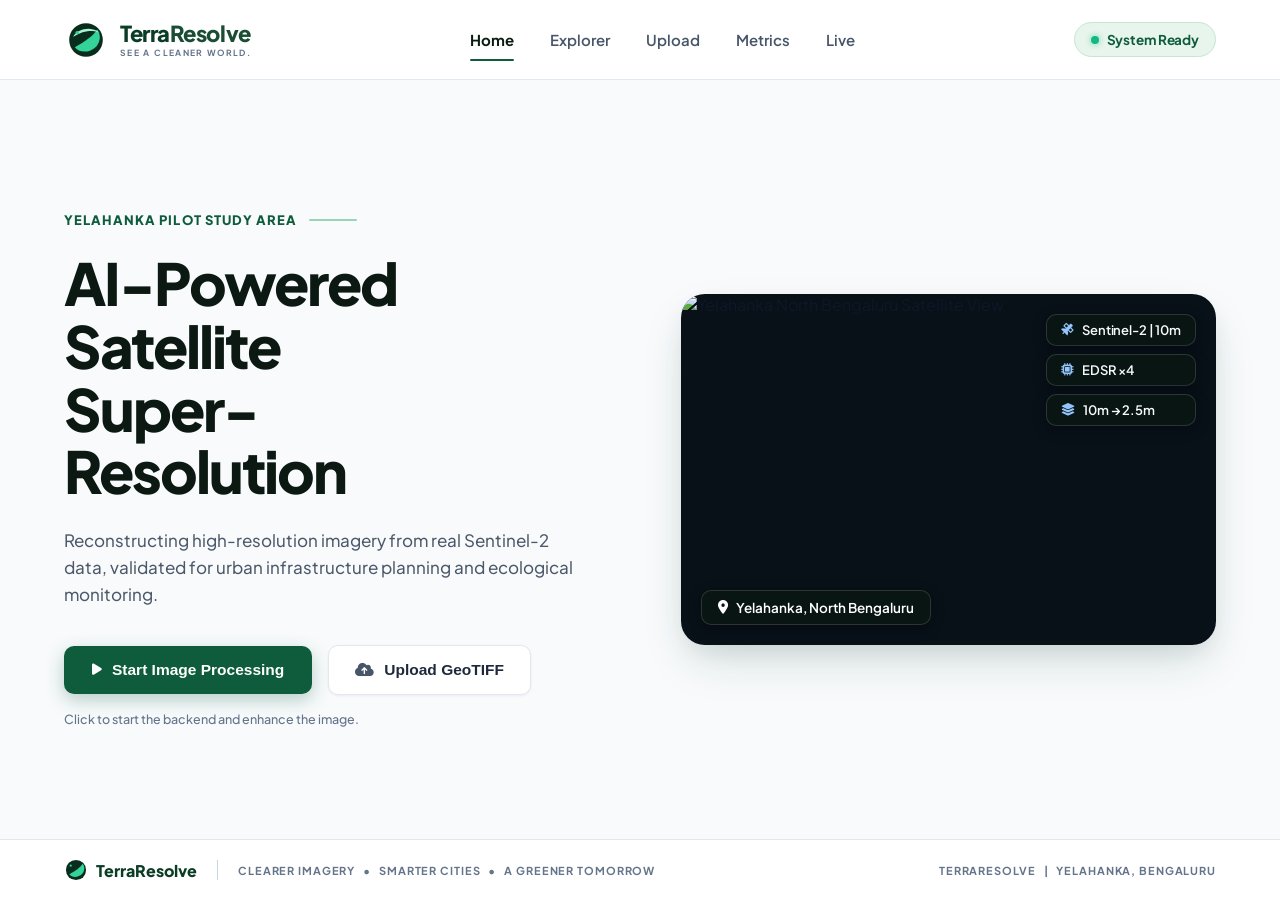
==== frontend/index.html @ 3307befa "feat(ui): add new TerraResolve landing page UI/UX, styles, and assets" ====
<!doctype html>
<html lang="en">
<head>
  <meta charset="utf-8" />
  <meta name="viewport" content="width=device-width, initial-scale=1.0" />
  <title>TerraResolve — AI-Powered Satellite Super-Resolution</title>
  
  <!-- Google Fonts & FontAwesome -->
  <link rel="stylesheet" href="https://cdnjs.cloudflare.com/ajax/libs/font-awesome/6.4.0/css/all.min.css" />
  
  <!-- Leaflet & Comparison CSS for Explorer Mode -->
  <link rel="stylesheet" href="https://unpkg.com/leaflet@1.9.4/dist/leaflet.css" />
  <link rel="stylesheet" href="https://unpkg.com/leaflet-side-by-side@2.2.0/index.css" />
  
  <!-- TerraResolve Design System -->
  <link rel="stylesheet" href="styles.css" />
</head>
<body>

  <!-- Top Navigation Bar -->
  <header class="navbar">
    <a href="#" class="logo-container">
      <div class="logo-symbol">
        <svg width="40" height="40" viewBox="0 0 100 100" fill="none" xmlns="http://www.w3.org/2000/svg">
          <!-- Outer circular dark green sphere -->
          <circle cx="50" cy="50" r="42" fill="#092d1c" />
          <!-- Light emerald swoosh / atmospheric ring -->
          <path d="M22 68C32 82 58 84 76 66C86 54 88 38 78 24C68 40 48 54 22 68Z" fill="#34d399" />
          <!-- Teal orbital curve -->
          <path d="M18 42C24 30 40 22 56 22C74 22 84 32 84 32C84 32 72 26 54 28C36 30 22 40 18 42Z" fill="#a7f3d0" />
          <!-- Small core orbital satellite dot -->
          <circle cx="28" cy="32" r="4.5" fill="#34d399" />
        </svg>
      </div>
      <div class="logo-text-group">
        <div class="logo-title">Terra<span>Resolve</span></div>
        <div class="logo-tagline">SEE A CLEANER WORLD.</div>
      </div>
    </a>

    <!-- Nav Links -->
    <ul class="nav-links">
      <li><a class="nav-link active" href="#" id="navHome">Home</a></li>
      <li><a class="nav-link" href="#" id="navExplorer">Explorer</a></li>
      <li><a class="nav-link" href="#" id="navUpload">Upload</a></li>
      <li><a class="nav-link" href="#" id="navMetrics">Metrics</a></li>
      <li><a class="nav-link" href="#" id="navLive">Live</a></li>
    </ul>

    <!-- System Status Pill -->
    <div class="status-pill">
      <span class="status-dot"></span>
      <span id="systemStatusText">System Ready</span>
    </div>
  </header>

  <!-- Main Hero Section -->
  <main class="hero-wrapper">
    <!-- Left Column: Content -->
    <div class="hero-content">
      <div class="pre-heading-badge">
        <span class="pre-heading-text">Yelahanka Pilot Study Area</span>
        <div class="pre-heading-line"></div>
      </div>

      <h1 class="hero-title">
        AI-Powered<br>Satellite<br>Super-<br>Resolution
      </h1>

      <p class="hero-subtitle">
        Reconstructing high-resolution imagery from real Sentinel-2 data, validated for urban infrastructure planning and ecological monitoring.
      </p>

      <div class="cta-group">
        <button class="btn-start" id="btnStartProcessing">
          <i class="fa-solid fa-play" style="font-size: 13px;"></i>
          <span>Start Image Processing</span>
        </button>

        <button class="btn-upload" id="btnUploadGeoTIFF">
          <i class="fa-solid fa-cloud-arrow-up" style="font-size: 15px; color: #475569;"></i>
          <span>Upload GeoTIFF</span>
        </button>
      </div>

      <div class="cta-hint">
        Click to start the backend and enhance the image.
      </div>
    </div>

    <!-- Right Column: Hero Visual Card -->
    <div class="hero-visual-container">
      <div class="hero-image-card">
        <img 
          src="assets/yelahanka_satellite_hero.jpg" 
          alt="Yelahanka North Bengaluru Satellite View" 
          class="hero-img"
        />

        <!-- Top-Right Floating Badges Stack -->
        <div class="floating-badges-stack">
          <div class="dark-chip">
            <i class="fa-solid fa-satellite"></i>
            <span>Sentinel-2 | 10m</span>
          </div>
          <div class="dark-chip">
            <i class="fa-solid fa-microchip"></i>
            <span>EDSR ×4</span>
          </div>
          <div class="dark-chip">
            <i class="fa-solid fa-layer-group"></i>
            <span>10m → 2.5m</span>
          </div>
        </div>

        <!-- Bottom-Left Location Chip -->
        <div class="location-chip">
          <i class="fa-solid fa-location-dot"></i>
          <span>Yelahanka, North Bengaluru</span>
        </div>
      </div>
    </div>
  </main>

  <!-- Footer Bar -->
  <footer class="footer-bar">
    <div class="footer-left">
      <div class="footer-logo">
        <svg width="24" height="24" viewBox="0 0 100 100" fill="none">
          <circle cx="50" cy="50" r="42" fill="#092d1c" />
          <path d="M22 68C32 82 58 84 76 66C86 54 88 38 78 24C68 40 48 54 22 68Z" fill="#34d399" />
          <circle cx="28" cy="32" r="4.5" fill="#34d399" />
        </svg>
        <span class="footer-logo-title">TerraResolve</span>
      </div>
      <div class="footer-divider"></div>
      <div class="footer-slogans">
        <span>Clearer Imagery</span>
        <span>•</span>
        <span>Smarter Cities</span>
        <span>•</span>
        <span>A Greener Tomorrow</span>
      </div>
    </div>

    <div class="footer-right">
      <span>TERRARESOLVE</span>
      <span>|</span>
      <span>YELAHANKA, BENGALURU</span>
    </div>
  </footer>

  <!-- Explorer & Interactive Super-Resolution Modal -->
  <div class="modal-overlay" id="explorerModal">
    <div class="modal-container">
      <div class="modal-header">
        <div style="display: flex; align-items: center; gap: 12px;">
          <h3 style="font-size: 16px; font-weight: 700; color: #0f172a;">
            <i class="fa-solid fa-satellite" style="color: var(--brand-green-primary); margin-right: 6px;"></i>
            TerraResolve Interactive Split Viewer
          </h3>
          <span style="background: #e8f5ec; color: #0e5c3c; font-size: 11px; font-weight: 700; padding: 3px 8px; border-radius: 6px;">
            Live 4x Super-Resolution
          </span>
        </div>

        <div style="display: flex; align-items: center; gap: 12px;">
          <select id="modalTileSelect" style="padding: 6px 12px; border-radius: 8px; border: 1px solid #cbd5e1; font-size: 13px;">
            <option value="yelahanka">Scene: Yelahanka, Bengaluru (Active)</option>
          </select>
          <button id="closeModalBtn" style="background: none; border: none; font-size: 18px; cursor: pointer; color: #64748b; padding: 4px 8px;">
            <i class="fa-solid fa-xmark"></i>
          </button>
        </div>
      </div>
      <div class="modal-body">
        <div id="modalMap" style="width: 100%; height: 100%;"></div>
      </div>
    </div>
  </div>

  <!-- Scripts -->
  <script src="https://unpkg.com/leaflet@1.9.4/dist/leaflet.js"></script>
  <script src="https://unpkg.com/leaflet-side-by-side@2.2.0/leaflet-side-by-side.js"></script>
  <script src="app.js"></script>
</body>
</html>
---- frontend/styles.css ----
/* =============================================================================
   TERRARESOLVE — NEW UI/UX DESIGN SYSTEM
   Clean, Premium Earth Observation & Satellite Super-Resolution Experience
   ============================================================================= */

@import url('https://fonts.googleapis.com/css2?family=Plus+Jakarta+Sans:wght@300;400;500;600;700;800&family=Space+Grotesk:wght@500;600;700&family=JetBrains+Mono:wght@400;500;600&display=swap');

:root {
  /* Brand Green Palette */
  --brand-green-primary: #0e5c3c;
  --brand-green-dark: #09402a;
  --brand-green-hover: #0a4d32;
  --brand-green-light: #e8f5ec;
  --brand-green-accent: #2e8b57;
  --brand-green-glow: rgba(14, 92, 60, 0.25);
  
  /* Neutral Palette */
  --bg-page: #f8fafc;
  --bg-page-gradient: linear-gradient(180deg, #f8fbf9 0%, #f1f5f9 100%);
  --bg-card: #ffffff;
  --bg-surface: #ffffff;
  
  /* Text Colors */
  --text-dark: #0f172a;
  --text-heading: #091e13;
  --text-body: #475569;
  --text-muted: #64748b;
  --text-light: #94a3b8;
  
  /* Borders & Dividers */
  --border-subtle: #e2e8f0;
  --border-green: #c6e6d4;
  
  /* Glassmorphism Overlays */
  --glass-dark-pill: rgba(9, 24, 18, 0.78);
  --glass-dark-border: rgba(255, 255, 255, 0.14);
  
  /* Shadows */
  --shadow-sm: 0 1px 3px rgba(0,0,0,0.06);
  --shadow-md: 0 4px 16px rgba(15, 23, 42, 0.08);
  --shadow-lg: 0 16px 40px rgba(15, 23, 42, 0.12);
  --shadow-hero-card: 0 20px 48px -10px rgba(9, 64, 42, 0.18), 0 10px 24px -5px rgba(15, 23, 42, 0.08);

  /* Typography */
  --font-main: 'Plus Jakarta Sans', -apple-system, BlinkMacSystemFont, sans-serif;
  --font-heading: 'Plus Jakarta Sans', sans-serif;
  --font-mono: 'JetBrains Mono', monospace;

  /* Transitions */
  --transition: all 0.25s cubic-bezier(0.16, 1, 0.3, 1);
}

*, *::before, *::after {
  box-sizing: border-box;
  margin: 0;
  padding: 0;
}

html, body {
  min-height: 100vh;
  width: 100%;
  font-family: var(--font-main);
  background: var(--bg-page);
  color: var(--text-dark);
  -webkit-font-smoothing: antialiased;
  -moz-osx-font-smoothing: grayscale;
  display: flex;
  flex-direction: column;
}

/* -----------------------------------------------------------------------------
   NAVBAR / HEADER
   ----------------------------------------------------------------------------- */
.navbar {
  width: 100%;
  height: 80px;
  display: flex;
  align-items: center;
  justify-content: space-between;
  padding: 0 64px;
  background: #ffffff;
  border-bottom: 1px solid var(--border-subtle);
  position: sticky;
  top: 0;
  z-index: 100;
}

/* Logo */
.logo-container {
  display: flex;
  align-items: center;
  gap: 12px;
  text-decoration: none;
  color: inherit;
}

.logo-symbol {
  width: 44px;
  height: 44px;
  display: flex;
  align-items: center;
  justify-content: center;
}

.logo-text-group {
  display: flex;
  flex-direction: column;
}

.logo-title {
  font-size: 22px;
  font-weight: 800;
  letter-spacing: -0.02em;
  color: #0b3d26;
  line-height: 1.1;
}

.logo-title span {
  color: #1b4d35;
}

.logo-tagline {
  font-size: 8.5px;
  font-weight: 700;
  letter-spacing: 0.16em;
  color: #64748b;
  text-transform: uppercase;
  margin-top: 2px;
}

/* Navigation Links */
.nav-links {
  display: flex;
  align-items: center;
  gap: 36px;
  list-style: none;
}

.nav-link {
  font-size: 15px;
  font-weight: 600;
  color: #475569;
  text-decoration: none;
  padding: 8px 0;
  position: relative;
  transition: var(--transition);
  cursor: pointer;
}

.nav-link:hover {
  color: #0b3d26;
}

.nav-link.active {
  color: #091e13;
  font-weight: 700;
}

.nav-link.active::after {
  content: "";
  position: absolute;
  bottom: -4px;
  left: 0;
  right: 0;
  height: 2.5px;
  background-color: var(--brand-green-primary);
  border-radius: 4px;
}

/* Status Pill */
.status-pill {
  display: flex;
  align-items: center;
  gap: 8px;
  background: var(--brand-green-light);
  color: var(--brand-green-primary);
  border: 1px solid var(--border-green);
  padding: 8px 16px;
  border-radius: 9999px;
  font-size: 13.5px;
  font-weight: 700;
  letter-spacing: -0.01em;
}

.status-dot {
  width: 8px;
  height: 8px;
  border-radius: 50%;
  background-color: #10b981;
  box-shadow: 0 0 6px rgba(16, 185, 129, 0.6);
  animation: pulseDot 2s infinite ease-in-out;
}

@keyframes pulseDot {
  0%, 100% { transform: scale(1); opacity: 0.9; }
  50% { transform: scale(1.3); opacity: 1; }
}

/* -----------------------------------------------------------------------------
   HERO SECTION
   ----------------------------------------------------------------------------- */
.hero-wrapper {
  flex: 1;
  max-width: 1440px;
  width: 100%;
  margin: 0 auto;
  padding: 60px 64px 40px;
  display: grid;
  grid-template-columns: 1.05fr 1fr;
  align-items: center;
  gap: 56px;
}

/* Left Content Column */
.hero-content {
  display: flex;
  flex-direction: column;
}

.pre-heading-badge {
  display: flex;
  align-items: center;
  gap: 12px;
  margin-bottom: 24px;
}

.pre-heading-text {
  font-size: 13px;
  font-weight: 800;
  letter-spacing: 0.08em;
  color: var(--brand-green-primary);
  text-transform: uppercase;
}

.pre-heading-line {
  width: 48px;
  height: 2px;
  background-color: #99d5b4;
  border-radius: 2px;
}

.hero-title {
  font-size: 58px;
  font-weight: 800;
  line-height: 1.08;
  letter-spacing: -0.035em;
  color: #0b1912;
  margin-bottom: 24px;
}

.hero-subtitle {
  font-size: 17px;
  line-height: 1.6;
  color: #4b5869;
  font-weight: 450;
  max-width: 530px;
  margin-bottom: 36px;
}

/* CTA Buttons */
.cta-group {
  display: flex;
  align-items: center;
  gap: 16px;
  margin-bottom: 16px;
}

.btn-start {
  display: inline-flex;
  align-items: center;
  gap: 10px;
  background-color: var(--brand-green-primary);
  color: #ffffff;
  padding: 15px 28px;
  font-size: 15.5px;
  font-weight: 700;
  border-radius: 10px;
  text-decoration: none;
  border: none;
  cursor: pointer;
  box-shadow: 0 6px 18px rgba(14, 92, 60, 0.28);
  transition: var(--transition);
}

.btn-start:hover {
  background-color: var(--brand-green-dark);
  transform: translateY(-2px);
  box-shadow: 0 10px 24px rgba(14, 92, 60, 0.35);
}

.btn-start:active {
  transform: translateY(0);
}

.btn-upload {
  display: inline-flex;
  align-items: center;
  gap: 10px;
  background-color: #ffffff;
  color: #1e293b;
  padding: 15px 26px;
  font-size: 15.5px;
  font-weight: 700;
  border-radius: 10px;
  text-decoration: none;
  border: 1.5px solid var(--border-subtle);
  cursor: pointer;
  box-shadow: var(--shadow-sm);
  transition: var(--transition);
}

.btn-upload:hover {
  border-color: #cbd5e1;
  background-color: #f8fafc;
  transform: translateY(-2px);
  box-shadow: var(--shadow-md);
}

.cta-hint {
  font-size: 12.5px;
  color: var(--text-muted);
  font-weight: 500;
}

/* -----------------------------------------------------------------------------
   RIGHT COLUMN: HERO IMAGE CARD & FLOATING CHIPS
   ----------------------------------------------------------------------------- */
.hero-visual-container {
  position: relative;
  width: 100%;
}

.hero-image-card {
  position: relative;
  width: 100%;
  aspect-ratio: 16 / 10.5;
  border-radius: 24px;
  overflow: hidden;
  box-shadow: var(--shadow-hero-card);
  background: #081018;
}

.hero-img {
  width: 100%;
  height: 100%;
  object-fit: cover;
  display: block;
  transition: transform 0.8s cubic-bezier(0.16, 1, 0.3, 1);
}

.hero-image-card:hover .hero-img {
  transform: scale(1.03);
}

/* Floating Badges (Top-Right) */
.floating-badges-stack {
  position: absolute;
  top: 20px;
  right: 20px;
  display: flex;
  flex-direction: column;
  gap: 8px;
  z-index: 10;
}

.dark-chip {
  display: inline-flex;
  align-items: center;
  gap: 8px;
  background: var(--glass-dark-pill);
  backdrop-filter: blur(12px);
  -webkit-backdrop-filter: blur(12px);
  border: 1px solid var(--glass-dark-border);
  color: #f8fafc;
  padding: 7px 14px;
  border-radius: 10px;
  font-size: 13px;
  font-weight: 600;
  letter-spacing: -0.01em;
  box-shadow: 0 4px 14px rgba(0,0,0,0.3);
}

.dark-chip i {
  color: #93c5fd;
  font-size: 12.5px;
}

/* Floating Location (Bottom-Left) */
.location-chip {
  position: absolute;
  bottom: 20px;
  left: 20px;
  display: inline-flex;
  align-items: center;
  gap: 8px;
  background: var(--glass-dark-pill);
  backdrop-filter: blur(12px);
  -webkit-backdrop-filter: blur(12px);
  border: 1px solid var(--glass-dark-border);
  color: #ffffff;
  padding: 8px 16px;
  border-radius: 10px;
  font-size: 13.5px;
  font-weight: 600;
  box-shadow: 0 4px 14px rgba(0,0,0,0.3);
  z-index: 10;
}

.location-chip i {
  color: #ffffff;
}

/* -----------------------------------------------------------------------------
   FOOTER BAR
   ----------------------------------------------------------------------------- */
.footer-bar {
  width: 100%;
  background: #ffffff;
  border-top: 1px solid var(--border-subtle);
  padding: 18px 64px;
  display: flex;
  align-items: center;
  justify-content: space-between;
  margin-top: auto;
}

.footer-left {
  display: flex;
  align-items: center;
  gap: 20px;
}

.footer-logo {
  display: flex;
  align-items: center;
  gap: 8px;
  text-decoration: none;
}

.footer-logo-title {
  font-size: 16px;
  font-weight: 800;
  color: #0b3d26;
}

.footer-divider {
  width: 1px;
  height: 20px;
  background-color: #cbd5e1;
}

.footer-slogans {
  font-size: 11px;
  font-weight: 700;
  letter-spacing: 0.08em;
  color: #64748b;
  text-transform: uppercase;
  display: flex;
  align-items: center;
  gap: 8px;
}

.footer-right {
  font-size: 11px;
  font-weight: 700;
  letter-spacing: 0.08em;
  color: #64748b;
  text-transform: uppercase;
  display: flex;
  align-items: center;
  gap: 8px;
}

/* -----------------------------------------------------------------------------
   INTERACTIVE VIEWER / EXPLORER MODAL & SECTIONS
   ----------------------------------------------------------------------------- */
.modal-overlay {
  display: none;
  position: fixed;
  inset: 0;
  background: rgba(5, 12, 8, 0.75);
  backdrop-filter: blur(10px);
  z-index: 1000;
  align-items: center;
  justify-content: center;
  padding: 24px;
}

.modal-overlay.active {
  display: flex;
}

.modal-container {
  background: #ffffff;
  border-radius: 20px;
  width: 100%;
  max-width: 1200px;
  height: 85vh;
  display: flex;
  flex-direction: column;
  overflow: hidden;
  box-shadow: var(--shadow-lg);
}

.modal-header {
  padding: 16px 24px;
  border-bottom: 1px solid var(--border-subtle);
  display: flex;
  align-items: center;
  justify-content: space-between;
}

.modal-body {
  flex: 1;
  position: relative;
}

/* Responsive adjustments */
@media (max-width: 1100px) {
  .navbar, .footer-bar, .hero-wrapper {
    padding-left: 28px;
    padding-right: 28px;
  }
  .hero-wrapper {
    grid-template-columns: 1fr;
    gap: 40px;
    padding-top: 36px;
  }
  .hero-title {
    font-size: 42px;
  }
}
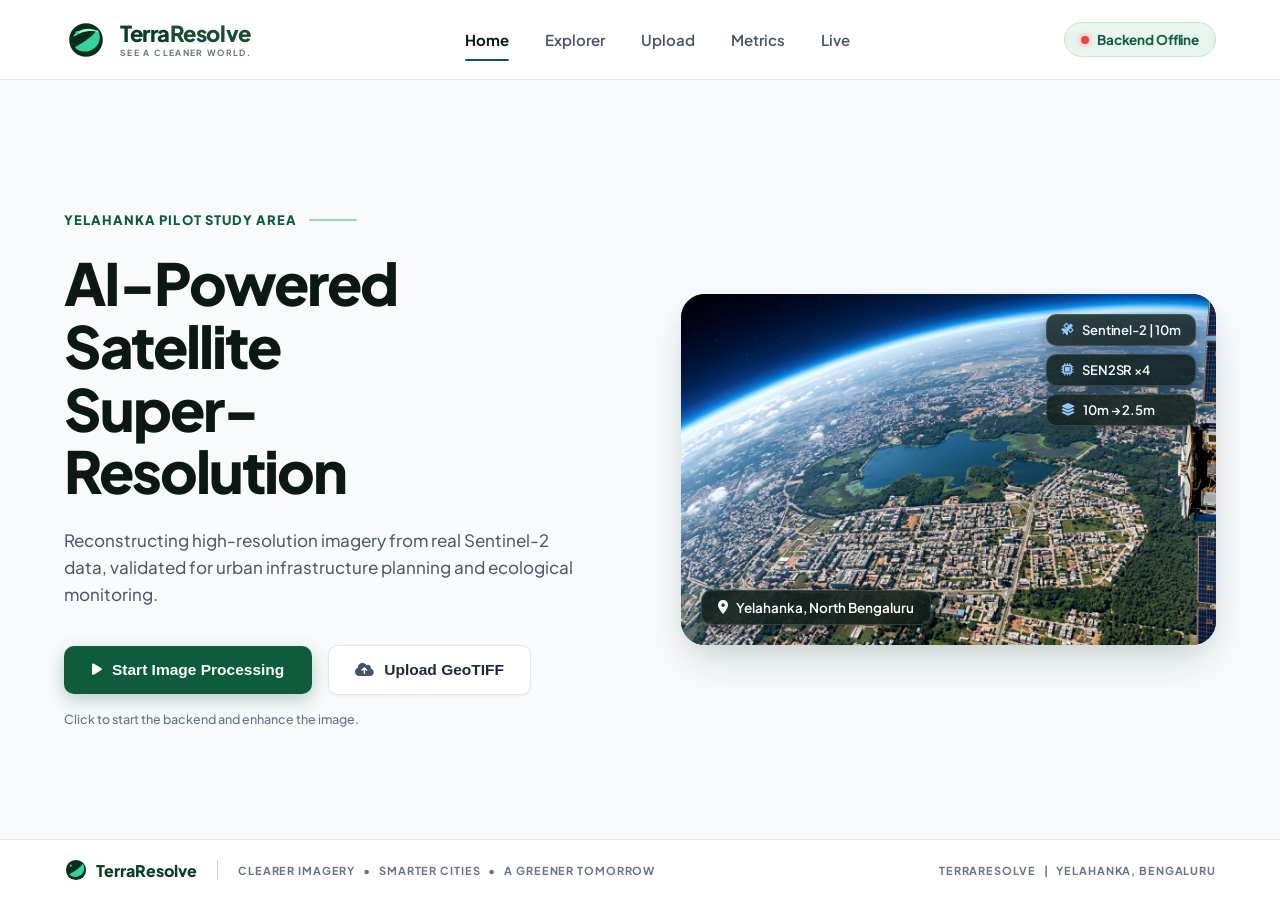
==== commit 2f873caa: "feat: add downstream NDWI water analysis, API endpoints, and viewer panel" ====
--- a/frontend/index.html
+++ b/frontend/index.html
@@ -165,6 +165,9 @@
         </div>
 
         <div style="display: flex; align-items: center; gap: 12px;">
+          <button id="btnToggleDownstream" class="btn-downstream-toggle">
+            <i class="fa-solid fa-water"></i> Downstream NDWI
+          </button>
           <select id="modalTileSelect" style="padding: 6px 12px; border-radius: 8px; border: 1px solid #cbd5e1; font-size: 13px;">
             <option value="yelahanka">Scene: Yelahanka, Bengaluru (Active)</option>
           </select>
@@ -175,7 +178,71 @@
       </div>
       <div class="modal-body">
         <div id="modalMap" style="width: 100%; height: 100%;"></div>
-      </div>
+
+        <!-- Downstream Water Analysis Side Panel / Drawer -->
+        <div id="downstreamPanel" class="downstream-panel">
+          <div class="downstream-panel-header">
+            <div style="display: flex; align-items: center; gap: 8px;">
+              <i class="fa-solid fa-water" style="color: #0284c7;"></i>
+              <h4 style="margin: 0; font-size: 15px; font-weight: 700; color: #0f172a;">NDWI Water Delineation</h4>
+            </div>
+            <button id="btnCloseDownstreamPanel" style="background: none; border: none; font-size: 16px; cursor: pointer; color: #64748b;">
+              <i class="fa-solid fa-xmark"></i>
+            </button>
+          </div>
+
+          <div class="downstream-panel-body">
+            <!-- Honesty Framing Callout -->
+            <div class="downstream-honesty-banner">
+              <i class="fa-solid fa-circle-info" style="color: #0369a1; font-size: 15px; flex-shrink: 0; margin-top: 2px;"></i>
+              <div>
+                <strong>Scientific Methodology:</strong>
+                <span>This measures boundary-delineation precision at 4x higher pixel density (10m &rarr; 2.5m), not new spectral information. Super-resolution resolves mixed-pixel boundaries along land-water interfaces.</span>
+              </div>
+            </div>
+
+            <!-- Metric Comparison Cards -->
+            <div class="downstream-metrics-grid">
+              <div class="downstream-metric-card">
+                <div class="metric-label">Sentinel-2 (10m) Water Area</div>
+                <div class="metric-value" id="dsAreaLr">-- ha</div>
+                <div class="metric-sub" id="dsPxLr">-- pixels</div>
+              </div>
+              <div class="downstream-metric-card highlight-card">
+                <div class="metric-label">SEN2SR (2.5m) Water Area</div>
+                <div class="metric-value" id="dsAreaSr">-- ha</div>
+                <div class="metric-sub" id="dsPxSr">-- pixels</div>
+              </div>
+              <div class="downstream-metric-card">
+                <div class="metric-label">Shoreline Pixels (10m)</div>
+                <div class="metric-value" id="dsShoreLr">-- px</div>
+                <div class="metric-sub" id="dsPerimLr">Est. -- m perimeter</div>
+              </div>
+              <div class="downstream-metric-card highlight-card">
+                <div class="metric-label">Shoreline Pixels (2.5m)</div>
+                <div class="metric-value" id="dsShoreSr">-- px</div>
+                <div class="metric-sub" id="dsPerimSr">Est. -- m perimeter</div>
+              </div>
+            </div>
+
+            <div class="downstream-stat-banner">
+              <i class="fa-solid fa-chart-line" style="color: #059669;"></i>
+              <span id="dsDensitySummary">Shoreline boundary pixel density increases by <strong>--x</strong> in SR.</span>
+            </div>
+
+            <!-- Downstream Graphic Visual Comparison -->
+            <div style="margin-top: 14px;">
+              <div style="font-size: 12px; font-weight: 700; color: #475569; margin-bottom: 8px; text-transform: uppercase; letter-spacing: 0.05em;">
+                Boundary Comparison Graphic
+              </div>
+              <div class="downstream-img-wrapper" id="dsImgWrapper">
+                <img id="dsGraphicImg" src="" alt="Downstream NDWI Overlay Analysis" class="downstream-graphic-img" />
+              </div>
+            </div>
+          </div>
+        </div>
+      </div>
+
     </div>
   </div>
 
--- a/frontend/styles.css
+++ b/frontend/styles.css
@@ -513,6 +513,173 @@
 .modal-body {
   flex: 1;
   position: relative;
+  /* Explicit pixel height required for Leaflet to compute fitBounds correctly.
+     85vh container minus ~57px header = remaining map height. */
+  min-height: 0;
+  height: calc(85vh - 57px);
+}
+
+/* -----------------------------------------------------------------------------
+   DOWNSTREAM WATER ANALYSIS PANEL & CONTROLS
+   ----------------------------------------------------------------------------- */
+.btn-downstream-toggle {
+  background: #f0f9ff;
+  color: #0369a1;
+  border: 1px solid #bae6fd;
+  border-radius: 8px;
+  padding: 6px 14px;
+  font-size: 13px;
+  font-weight: 700;
+  cursor: pointer;
+  display: inline-flex;
+  align-items: center;
+  gap: 6px;
+  transition: all 0.2s ease;
+}
+
+.btn-downstream-toggle:hover {
+  background: #e0f2fe;
+  border-color: #7dd3fc;
+  transform: translateY(-1px);
+}
+
+.btn-downstream-toggle.active {
+  background: #0284c7;
+  color: #ffffff;
+  border-color: #0284c7;
+}
+
+.downstream-panel {
+  position: absolute;
+  top: 0;
+  right: -440px;
+  width: 420px;
+  max-width: 90vw;
+  height: 100%;
+  background: rgba(255, 255, 255, 0.96);
+  backdrop-filter: blur(12px);
+  box-shadow: -8px 0 24px rgba(0, 0, 0, 0.12);
+  z-index: 1000;
+  display: flex;
+  flex-direction: column;
+  transition: right 0.3s cubic-bezier(0.16, 1, 0.3, 1);
+  border-left: 1px solid #e2e8f0;
+}
+
+.downstream-panel.active {
+  right: 0;
+}
+
+.downstream-panel-header {
+  padding: 16px 20px;
+  border-bottom: 1px solid #e2e8f0;
+  display: flex;
+  align-items: center;
+  justify-content: space-between;
+  background: #f8fafc;
+}
+
+.downstream-panel-body {
+  padding: 18px 20px;
+  overflow-y: auto;
+  flex: 1;
+  display: flex;
+  flex-direction: column;
+  gap: 12px;
+}
+
+.downstream-honesty-banner {
+  background: #f0f9ff;
+  border: 1px solid #bae6fd;
+  border-left: 4px solid #0284c7;
+  border-radius: 8px;
+  padding: 12px 14px;
+  font-size: 12px;
+  line-height: 1.45;
+  color: #0369a1;
+  display: flex;
+  gap: 10px;
+  align-items: flex-start;
+}
+
+.downstream-metrics-grid {
+  display: grid;
+  grid-template-columns: 1fr 1fr;
+  gap: 10px;
+}
+
+.downstream-metric-card {
+  background: #f8fafc;
+  border: 1px solid #e2e8f0;
+  border-radius: 10px;
+  padding: 12px;
+  display: flex;
+  flex-direction: column;
+  gap: 3px;
+}
+
+.downstream-metric-card.highlight-card {
+  background: #f0fdf4;
+  border-color: #bbf7d0;
+}
+
+.downstream-metric-card .metric-label {
+  font-size: 11px;
+  font-weight: 700;
+  color: #64748b;
+  text-transform: uppercase;
+  letter-spacing: 0.03em;
+}
+
+.downstream-metric-card.highlight-card .metric-label {
+  color: #15803d;
+}
+
+.downstream-metric-card .metric-value {
+  font-size: 20px;
+  font-weight: 800;
+  color: #0f172a;
+}
+
+.downstream-metric-card.highlight-card .metric-value {
+  color: #0e5c3c;
+}
+
+.downstream-metric-card .metric-sub {
+  font-size: 11px;
+  color: #94a3b8;
+}
+
+.downstream-stat-banner {
+  background: #f0fdf4;
+  border: 1px solid #bbf7d0;
+  border-radius: 8px;
+  padding: 10px 14px;
+  font-size: 12.5px;
+  color: #166534;
+  display: flex;
+  align-items: center;
+  gap: 8px;
+}
+
+.downstream-img-wrapper {
+  background: #0f172a;
+  border-radius: 8px;
+  overflow: hidden;
+  border: 1px solid #334155;
+  box-shadow: 0 4px 12px rgba(0, 0, 0, 0.1);
+  cursor: pointer;
+}
+
+.downstream-graphic-img {
+  width: 100%;
+  height: auto;
+  display: block;
+  transition: transform 0.2s ease;
+}
+
+.downstream-img-wrapper:hover .downstream-graphic-img {
+  transform: scale(1.02);
 }
 
 /* Responsive adjustments */
@@ -530,3 +697,4 @@
     font-size: 42px;
   }
 }
+
